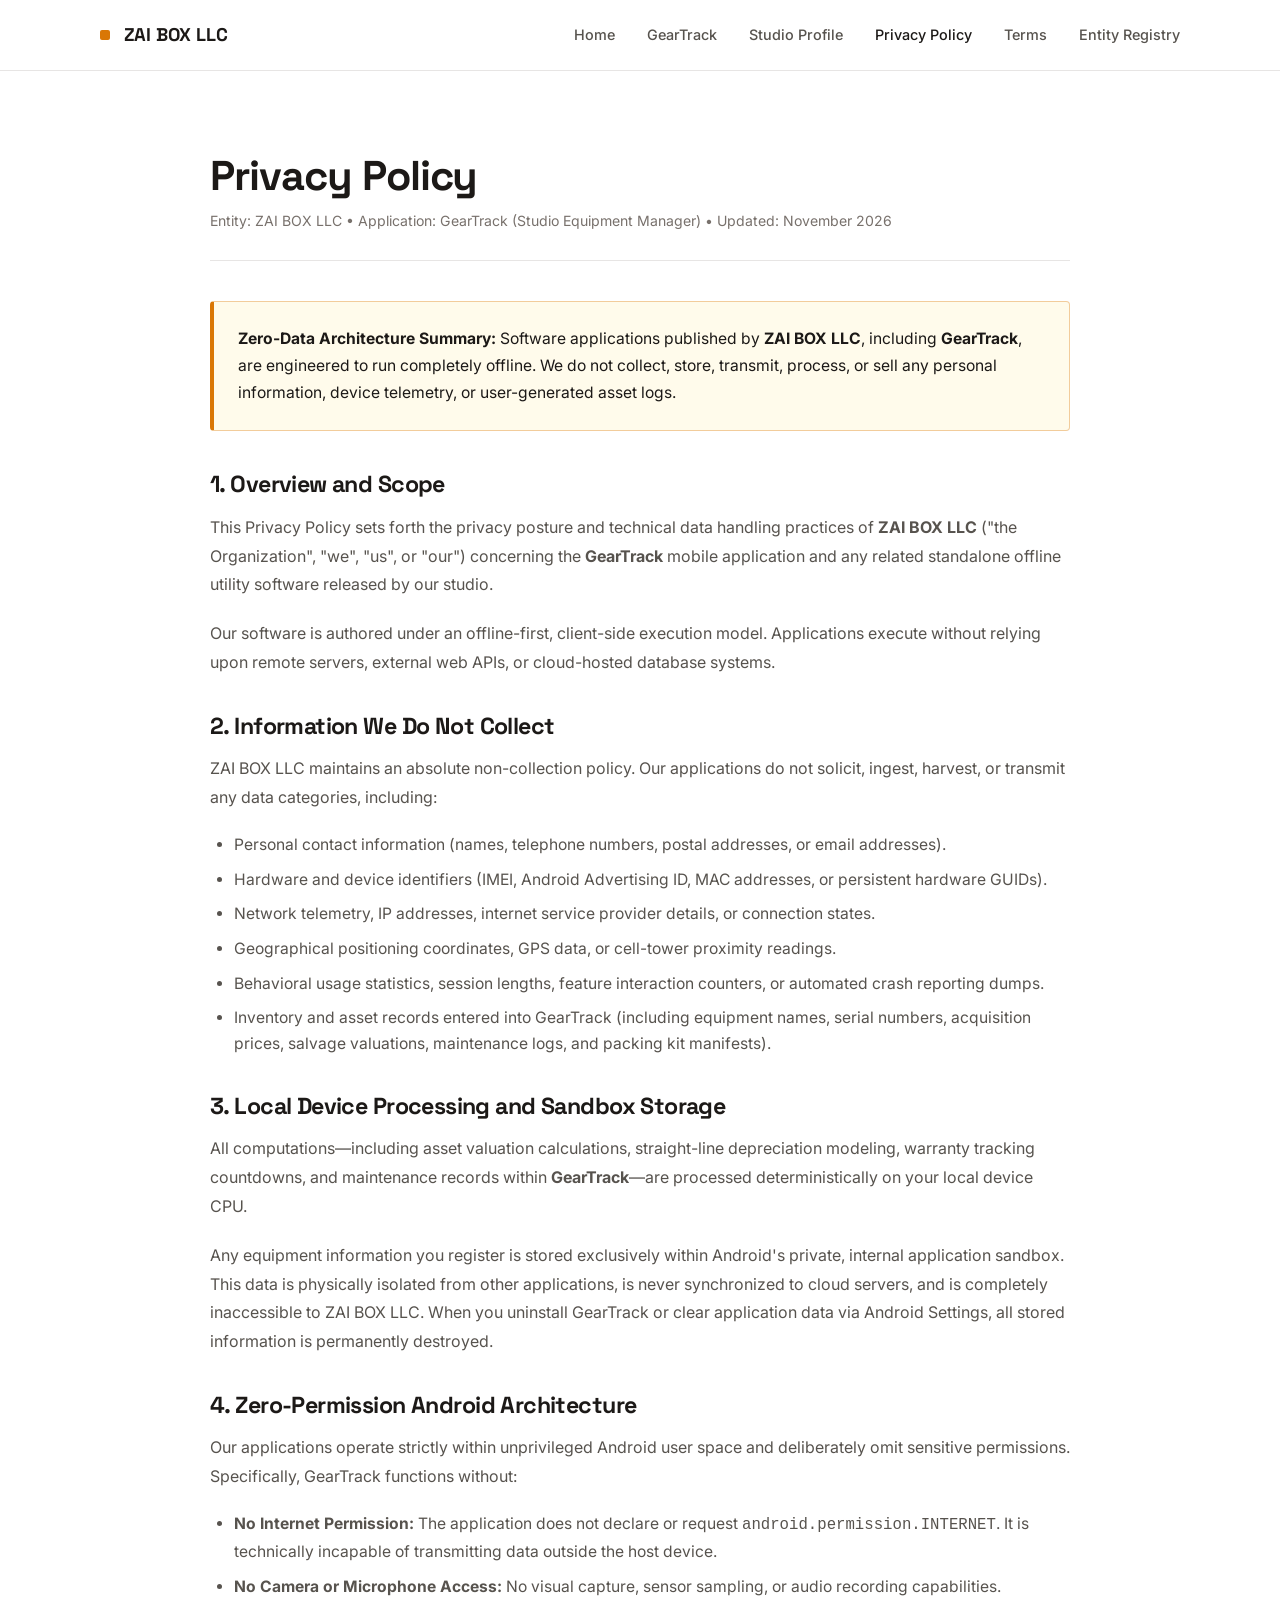
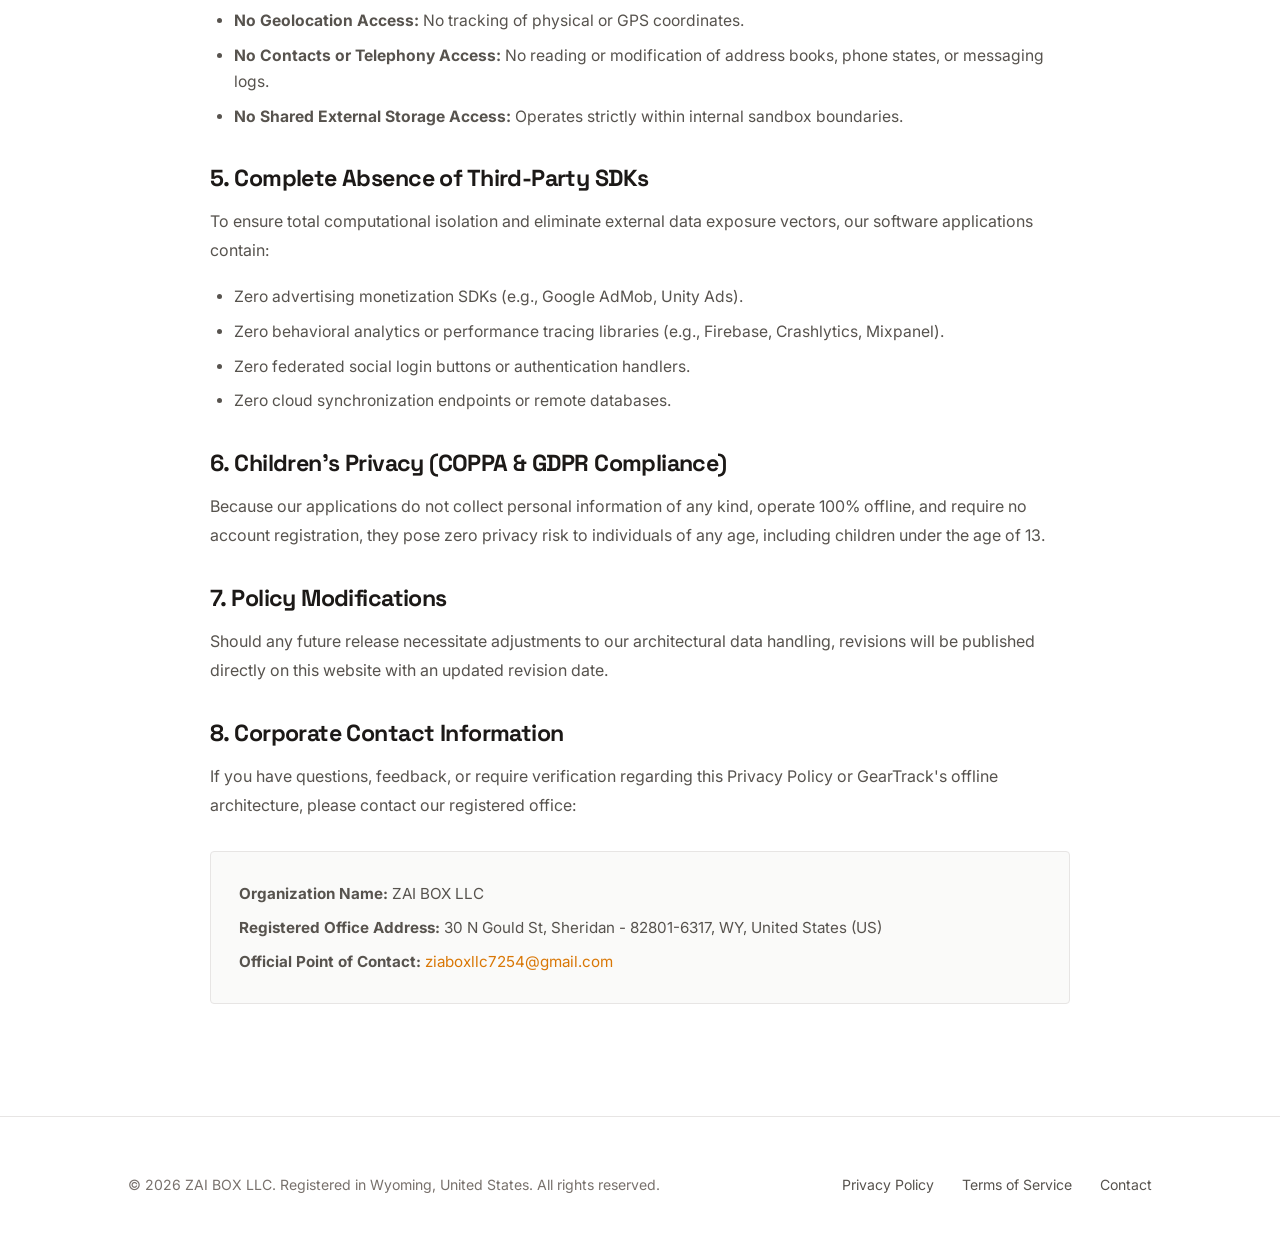
==== privacy.html @ a746ff4b "Add files via upload" ====
<!DOCTYPE html>
<html lang="en">
<head>
    <meta charset="UTF-8">
    <meta name="viewport" content="width=device-width, initial-scale=1.0">
    <title>Privacy Policy — ZAI BOX LLC (GearTrack)</title>
    <meta name="description" content="Official Zero-Data and Offline Architecture Privacy Policy for GearTrack and software utilities developed by ZAI BOX LLC.">
    <link rel="stylesheet" href="styles.css">
    <link rel="preconnect" href="https://fonts.googleapis.com">
    <link rel="preconnect" href="https://fonts.gstatic.com" crossorigin>
    <link href="https://fonts.googleapis.com/css2?family=Inter:wght@400;500;600;700&family=Space+Grotesk:wght@500;600;700&display=swap" rel="stylesheet">
</head>
<body>

    <!-- Header -->
    <header class="site-header">
        <div class="shell header-container">
            <div class="brand-wrapper">
                <span class="brand-accent-pip"></span>
                <a href="index.html" class="brand-name">ZAI BOX LLC</a>
            </div>
            <nav class="nav-cluster">
                <a href="index.html">Home</a>
                <a href="index.html#geartrack">GearTrack</a>
                <a href="index.html#about">Studio Profile</a>
                <a href="privacy.html" class="active-page">Privacy Policy</a>
                <a href="terms.html">Terms</a>
                <a href="index.html#registry">Entity Registry</a>
            </nav>
        </div>
    </header>

    <!-- Policy Content -->
    <main class="policy-wrapper">
        <div class="shell">
            <article class="policy-card">
                <div class="policy-masthead">
                    <h1>Privacy Policy</h1>
                    <div class="policy-meta">
                        Entity: ZAI BOX LLC &bull; Application: GearTrack (Studio Equipment Manager) &bull; Updated: November 2026
                    </div>
                </div>

                <div class="policy-notice">
                    <p>
                        <strong>Zero-Data Architecture Summary:</strong> Software applications published by <strong>ZAI BOX LLC</strong>, including <strong>GearTrack</strong>, are engineered to run completely offline. We do not collect, store, transmit, process, or sell any personal information, device telemetry, or user-generated asset logs.
                    </p>
                </div>

                <div class="policy-article">
                    <h2>1. Overview and Scope</h2>
                    <p>
                        This Privacy Policy sets forth the privacy posture and technical data handling practices of <strong>ZAI BOX LLC</strong> ("the Organization", "we", "us", or "our") concerning the <strong>GearTrack</strong> mobile application and any related standalone offline utility software released by our studio.
                    </p>
                    <p>
                        Our software is authored under an offline-first, client-side execution model. Applications execute without relying upon remote servers, external web APIs, or cloud-hosted database systems.
                    </p>

                    <h2>2. Information We Do Not Collect</h2>
                    <p>
                        ZAI BOX LLC maintains an absolute non-collection policy. Our applications do not solicit, ingest, harvest, or transmit any data categories, including:
                    </p>
                    <ul>
                        <li>Personal contact information (names, telephone numbers, postal addresses, or email addresses).</li>
                        <li>Hardware and device identifiers (IMEI, Android Advertising ID, MAC addresses, or persistent hardware GUIDs).</li>
                        <li>Network telemetry, IP addresses, internet service provider details, or connection states.</li>
                        <li>Geographical positioning coordinates, GPS data, or cell-tower proximity readings.</li>
                        <li>Behavioral usage statistics, session lengths, feature interaction counters, or automated crash reporting dumps.</li>
                        <li>Inventory and asset records entered into GearTrack (including equipment names, serial numbers, acquisition prices, salvage valuations, maintenance logs, and packing kit manifests).</li>
                    </ul>

                    <h2>3. Local Device Processing and Sandbox Storage</h2>
                    <p>
                        All computations—including asset valuation calculations, straight-line depreciation modeling, warranty tracking countdowns, and maintenance records within <strong>GearTrack</strong>—are processed deterministically on your local device CPU.
                    </p>
                    <p>
                        Any equipment information you register is stored exclusively within Android's private, internal application sandbox. This data is physically isolated from other applications, is never synchronized to cloud servers, and is completely inaccessible to ZAI BOX LLC. When you uninstall GearTrack or clear application data via Android Settings, all stored information is permanently destroyed.
                    </p>

                    <h2>4. Zero-Permission Android Architecture</h2>
                    <p>
                        Our applications operate strictly within unprivileged Android user space and deliberately omit sensitive permissions. Specifically, GearTrack functions without:
                    </p>
                    <ul>
                        <li><strong>No Internet Permission:</strong> The application does not declare or request <code>android.permission.INTERNET</code>. It is technically incapable of transmitting data outside the host device.</li>
                        <li><strong>No Camera or Microphone Access:</strong> No visual capture, sensor sampling, or audio recording capabilities.</li>
                        <li><strong>No Geolocation Access:</strong> No tracking of physical or GPS coordinates.</li>
                        <li><strong>No Contacts or Telephony Access:</strong> No reading or modification of address books, phone states, or messaging logs.</li>
                        <li><strong>No Shared External Storage Access:</strong> Operates strictly within internal sandbox boundaries.</li>
                    </ul>

                    <h2>5. Complete Absence of Third-Party SDKs</h2>
                    <p>
                        To ensure total computational isolation and eliminate external data exposure vectors, our software applications contain:
                    </p>
                    <ul>
                        <li>Zero advertising monetization SDKs (e.g., Google AdMob, Unity Ads).</li>
                        <li>Zero behavioral analytics or performance tracing libraries (e.g., Firebase, Crashlytics, Mixpanel).</li>
                        <li>Zero federated social login buttons or authentication handlers.</li>
                        <li>Zero cloud synchronization endpoints or remote databases.</li>
                    </ul>

                    <h2>6. Children's Privacy (COPPA & GDPR Compliance)</h2>
                    <p>
                        Because our applications do not collect personal information of any kind, operate 100% offline, and require no account registration, they pose zero privacy risk to individuals of any age, including children under the age of 13.
                    </p>

                    <h2>7. Policy Modifications</h2>
                    <p>
                        Should any future release necessitate adjustments to our architectural data handling, revisions will be published directly on this website with an updated revision date.
                    </p>

                    <h2>8. Corporate Contact Information</h2>
                    <p>
                        If you have questions, feedback, or require verification regarding this Privacy Policy or GearTrack's offline architecture, please contact our registered office:
                    </p>
                    <div class="receipt-box">
                        <p><strong>Organization Name:</strong> ZAI BOX LLC</p>
                        <p><strong>Registered Office Address:</strong> 30 N Gould St, Sheridan - 82801-6317, WY, United States (US)</p>
                        <p><strong>Official Point of Contact:</strong> <a href="mailto:ziaboxllc7254@gmail.com">ziaboxllc7254@gmail.com</a></p>
                    </div>
                </div>
            </article>
        </div>
    </main>

    <!-- Footer -->
    <footer class="site-footer">
        <div class="shell footer-inner">
            <div class="footer-copy">
                <p>&copy; 2026 ZAI BOX LLC. Registered in Wyoming, United States. All rights reserved.</p>
            </div>
            <nav class="footer-links">
                <a href="privacy.html">Privacy Policy</a>
                <a href="terms.html">Terms of Service</a>
                <a href="index.html#registry">Contact</a>
            </nav>
        </div>
    </footer>

</body>
</html>
---- styles.css ----
/* ==========================================================================
   ZAI BOX LLC — Corporate Design System
   Aesthetic: Technical Minimalist / Industrial Hardware Architecture
   Primary Accent: Amber #D97706
   Background: #FFFFFF / #FAFAF9 (Warm Technical Stone)
   Text: #1C1917 (Stone-900) & #57534E (Stone-600)
   Borders: #E7E5E4 (Stone-200)
   Typography: Space Grotesk (Geometry & Precision) + Inter (Legibility)
   ========================================================================== */

:root {
    --bg-base: #FFFFFF;
    --bg-surface: #FAFAF9;
    --bg-highlight: #FFFBEB;
    --border-color: #E7E5E4;
    --border-amber: rgba(217, 119, 6, 0.35);
    
    --text-main: #1C1917;
    --text-muted: #57534E;
    --text-subtle: #78716C;
    
    --brand-amber: #D97706;
    --brand-amber-hover: #B45309;
    --brand-amber-light: #FEF3C7;
    
    --font-heading: 'Space Grotesk', -apple-system, BlinkMacSystemFont, 'Segoe UI', Roboto, sans-serif;
    --font-body: 'Inter', -apple-system, BlinkMacSystemFont, 'Segoe UI', Roboto, sans-serif;
    --max-width: 1080px;
    --radius: 4px;
}

*, *::before, *::after {
    box-sizing: border-box;
    margin: 0;
    padding: 0;
}

html {
    scroll-behavior: smooth;
    font-size: 16px;
}

body {
    background-color: var(--bg-base);
    color: var(--text-main);
    font-family: var(--font-body);
    line-height: 1.65;
    -webkit-font-smoothing: antialiased;
}

.shell {
    width: 100%;
    max-width: var(--max-width);
    margin: 0 auto;
    padding: 0 1.75rem;
}

/* Typography */
h1, h2, h3, h4 {
    font-family: var(--font-heading);
    color: var(--text-main);
    font-weight: 700;
    line-height: 1.2;
    letter-spacing: -0.025em;
}

p {
    color: var(--text-muted);
}

a {
    color: var(--brand-amber);
    text-decoration: none;
    transition: color 0.15s ease;
}

a:hover {
    color: var(--brand-amber-hover);
}

/* Header */
.site-header {
    background-color: var(--bg-base);
    border-bottom: 1px solid var(--border-color);
    position: sticky;
    top: 0;
    z-index: 50;
}

.header-container {
    display: flex;
    justify-content: space-between;
    align-items: center;
    padding: 1.25rem 0;
}

.brand-wrapper {
    display: flex;
    align-items: center;
    gap: 0.85rem;
}

.brand-accent-pip {
    width: 10px;
    height: 10px;
    background-color: var(--brand-amber);
    border-radius: 2px;
}

.brand-name {
    font-family: var(--font-heading);
    font-size: 1.15rem;
    font-weight: 700;
    color: var(--text-main);
    letter-spacing: -0.01em;
}

.nav-cluster {
    display: flex;
    gap: 2rem;
    align-items: center;
}

.nav-cluster a {
    font-size: 0.9rem;
    font-weight: 500;
    color: var(--text-muted);
}

.nav-cluster a:hover,
.nav-cluster a.active-page {
    color: var(--text-main);
}

/* Hero Section */
.hero-block {
    padding: 5.5rem 0 4.5rem;
    border-bottom: 1px solid var(--border-color);
    background-color: var(--bg-surface);
}

.hero-content {
    max-width: 820px;
}

.kicker-tag {
    display: inline-flex;
    align-items: center;
    gap: 0.5rem;
    font-size: 0.78rem;
    font-weight: 700;
    text-transform: uppercase;
    letter-spacing: 0.12em;
    color: var(--brand-amber);
    margin-bottom: 1.25rem;
}

.hero-title {
    font-size: clamp(2.3rem, 4.5vw, 3.4rem);
    margin-bottom: 1.5rem;
}

.hero-subtitle {
    font-size: 1.15rem;
    line-height: 1.75;
    color: var(--text-muted);
    margin-bottom: 2rem;
}

.hero-actions {
    display: flex;
    gap: 1rem;
    align-items: center;
}

.btn-primary {
    display: inline-flex;
    align-items: center;
    justify-content: center;
    background-color: var(--brand-amber);
    color: #FFFFFF;
    font-family: var(--font-heading);
    font-size: 0.92rem;
    font-weight: 600;
    padding: 0.8rem 1.6rem;
    border-radius: var(--radius);
    border: 1px solid var(--brand-amber);
    transition: background-color 0.15s ease;
}

.btn-primary:hover {
    background-color: var(--brand-amber-hover);
    color: #FFFFFF;
}

.btn-secondary {
    display: inline-flex;
    align-items: center;
    justify-content: center;
    background-color: transparent;
    color: var(--text-main);
    font-family: var(--font-heading);
    font-size: 0.92rem;
    font-weight: 600;
    padding: 0.8rem 1.6rem;
    border-radius: var(--radius);
    border: 1px solid var(--border-color);
}

.btn-secondary:hover {
    border-color: var(--text-main);
}

/* Section Common */
.section-pad {
    padding: 5rem 0;
    border-bottom: 1px solid var(--border-color);
}

.section-head {
    margin-bottom: 3rem;
    max-width: 700px;
}

.section-head h2 {
    font-size: 2.1rem;
    margin-bottom: 0.5rem;
}

.section-head p {
    font-size: 1.05rem;
}

/* Featured Application Showcase: GearTrack */
.showcase-card {
    background-color: var(--bg-base);
    border: 1px solid var(--border-color);
    border-left: 4px solid var(--brand-amber);
    border-radius: var(--radius);
    padding: 2.75rem;
    margin-bottom: 1rem;
}

.showcase-header {
    display: flex;
    justify-content: space-between;
    align-items: baseline;
    flex-wrap: wrap;
    gap: 1rem;
    border-bottom: 1px solid var(--border-color);
    padding-bottom: 1.25rem;
    margin-bottom: 1.75rem;
}

.showcase-title-wrap h3 {
    font-size: 1.6rem;
    margin-bottom: 0.25rem;
}

.showcase-tagline {
    font-size: 0.95rem;
    color: var(--brand-amber);
    font-weight: 600;
}

.showcase-badge {
    font-size: 0.75rem;
    font-weight: 700;
    text-transform: uppercase;
    letter-spacing: 0.1em;
    padding: 0.35rem 0.75rem;
    background-color: var(--brand-amber-light);
    color: var(--brand-amber-hover);
    border-radius: var(--radius);
}

.showcase-description {
    font-size: 1.05rem;
    line-height: 1.8;
    margin-bottom: 2rem;
}

.showcase-specs-grid {
    display: grid;
    grid-template-columns: repeat(3, 1fr);
    gap: 1.5rem;
}

.spec-box {
    background-color: var(--bg-surface);
    border: 1px solid var(--border-color);
    padding: 1.5rem;
    border-radius: var(--radius);
}

.spec-box h4 {
    font-size: 0.95rem;
    margin-bottom: 0.5rem;
    color: var(--text-main);
}

.spec-box p {
    font-size: 0.88rem;
    line-height: 1.6;
}

/* Architecture Framework */
.tri-grid {
    display: grid;
    grid-template-columns: repeat(3, 1fr);
    gap: 1.75rem;
}

.arch-card {
    background-color: var(--bg-surface);
    border: 1px solid var(--border-color);
    border-radius: var(--radius);
    padding: 2.25rem;
}

.arch-card h3 {
    font-size: 1.2rem;
    margin-bottom: 0.75rem;
}

.arch-card p {
    font-size: 0.95rem;
    line-height: 1.7;
}

/* About / Philosophy Section */
.about-split {
    display: grid;
    grid-template-columns: 1fr 1fr;
    gap: 3.5rem;
}

.about-split p {
    font-size: 1.02rem;
    line-height: 1.85;
    margin-bottom: 1.25rem;
}

.about-split p:last-child {
    margin-bottom: 0;
}

/* Contact / Verification Section */
.registry-container {
    background-color: var(--bg-surface);
    border: 1px solid var(--border-color);
    border-radius: var(--radius);
    padding: 2.5rem;
}

.registry-grid {
    display: grid;
    grid-template-columns: repeat(3, 1fr);
    gap: 2rem;
}

.registry-item h4 {
    font-size: 0.78rem;
    text-transform: uppercase;
    letter-spacing: 0.1em;
    color: var(--text-subtle);
    margin-bottom: 0.5rem;
}

.registry-item p,
.registry-item address {
    font-size: 1rem;
    font-style: normal;
    font-weight: 600;
    color: var(--text-main);
    line-height: 1.6;
}

.registry-item a {
    color: var(--brand-amber);
    text-decoration: underline;
    text-underline-offset: 4px;
}

.registry-item a:hover {
    color: var(--brand-amber-hover);
}

/* Policy Documents */
.policy-wrapper {
    padding: 5rem 0 7rem;
}

.policy-card {
    max-width: 860px;
    margin: 0 auto;
}

.policy-masthead {
    border-bottom: 1px solid var(--border-color);
    padding-bottom: 1.75rem;
    margin-bottom: 2.5rem;
}

.policy-masthead h1 {
    font-size: 2.6rem;
    margin-bottom: 0.5rem;
}

.policy-meta {
    font-size: 0.88rem;
    color: var(--text-subtle);
}

.policy-notice {
    background-color: var(--bg-highlight);
    border: 1px solid var(--border-amber);
    border-left: 4px solid var(--brand-amber);
    padding: 1.5rem;
    border-radius: var(--radius);
    margin-bottom: 2.5rem;
}

.policy-notice p {
    font-size: 0.98rem;
    color: var(--text-main);
    line-height: 1.7;
    margin: 0;
}

.policy-article h2 {
    font-size: 1.45rem;
    margin: 2.25rem 0 0.85rem;
}

.policy-article p {
    font-size: 1rem;
    line-height: 1.8;
    margin-bottom: 1.25rem;
}

.policy-article ul {
    margin: 0.75rem 0 1.5rem 1.5rem;
}

.policy-article li {
    font-size: 0.98rem;
    color: var(--text-muted);
    margin-bottom: 0.55rem;
    line-height: 1.65;
}

.receipt-box {
    background-color: var(--bg-surface);
    border: 1px solid var(--border-color);
    padding: 1.75rem;
    border-radius: var(--radius);
    margin-top: 2rem;
}

.receipt-box p {
    margin-bottom: 0.4rem;
    font-size: 0.95rem;
}

.receipt-box p:last-child {
    margin-bottom: 0;
}

/* Footer */
.site-footer {
    background-color: var(--bg-base);
    border-top: 1px solid var(--border-color);
    padding: 3.5rem 0;
}

.footer-inner {
    display: flex;
    justify-content: space-between;
    align-items: center;
    flex-wrap: wrap;
    gap: 1.5rem;
}

.footer-copy p {
    font-size: 0.88rem;
    color: var(--text-subtle);
}

.footer-links {
    display: flex;
    gap: 1.75rem;
}

.footer-links a {
    font-size: 0.88rem;
    color: var(--text-muted);
}

.footer-links a:hover {
    color: var(--text-main);
}

/* Responsive */
@media (max-width: 900px) {
    .showcase-specs-grid,
    .tri-grid,
    .registry-grid {
        grid-template-columns: 1fr;
    }
    .about-split {
        grid-template-columns: 1fr;
        gap: 1.5rem;
    }
    .nav-cluster {
        display: none;
    }
}
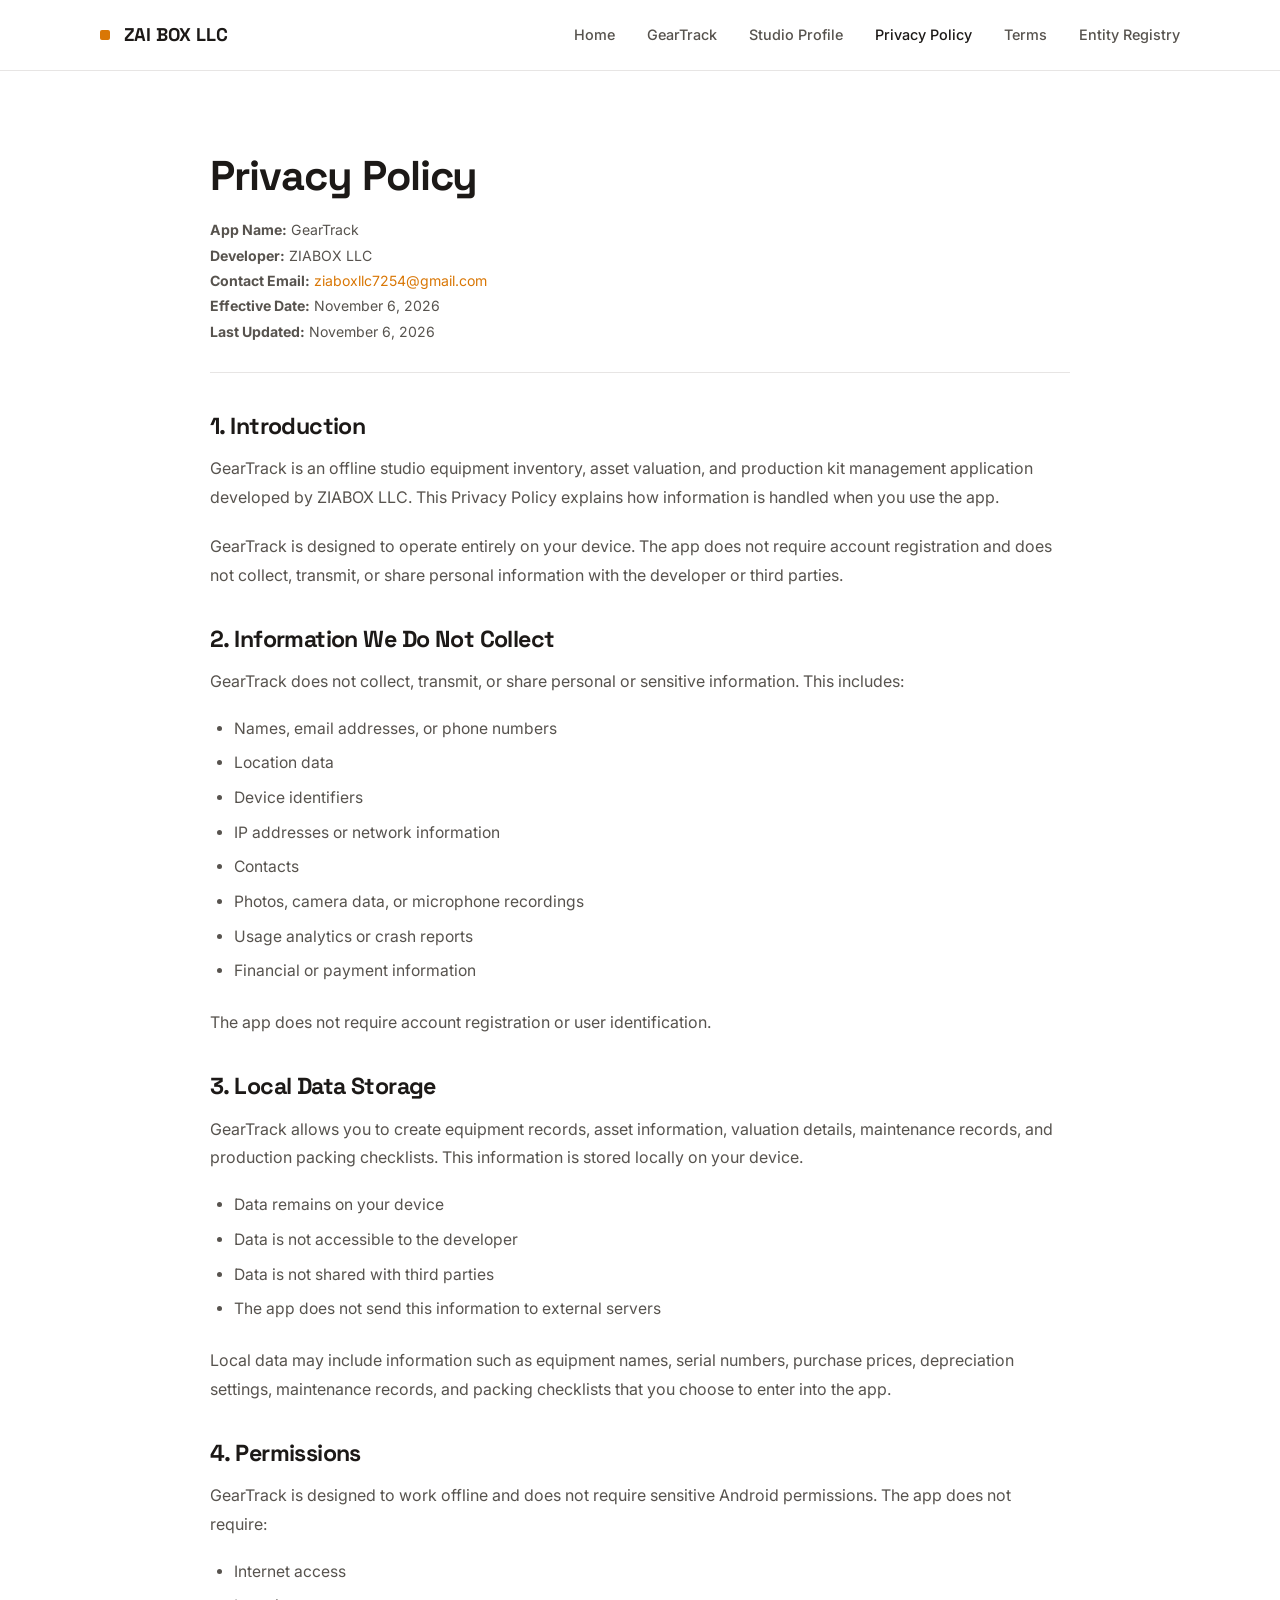
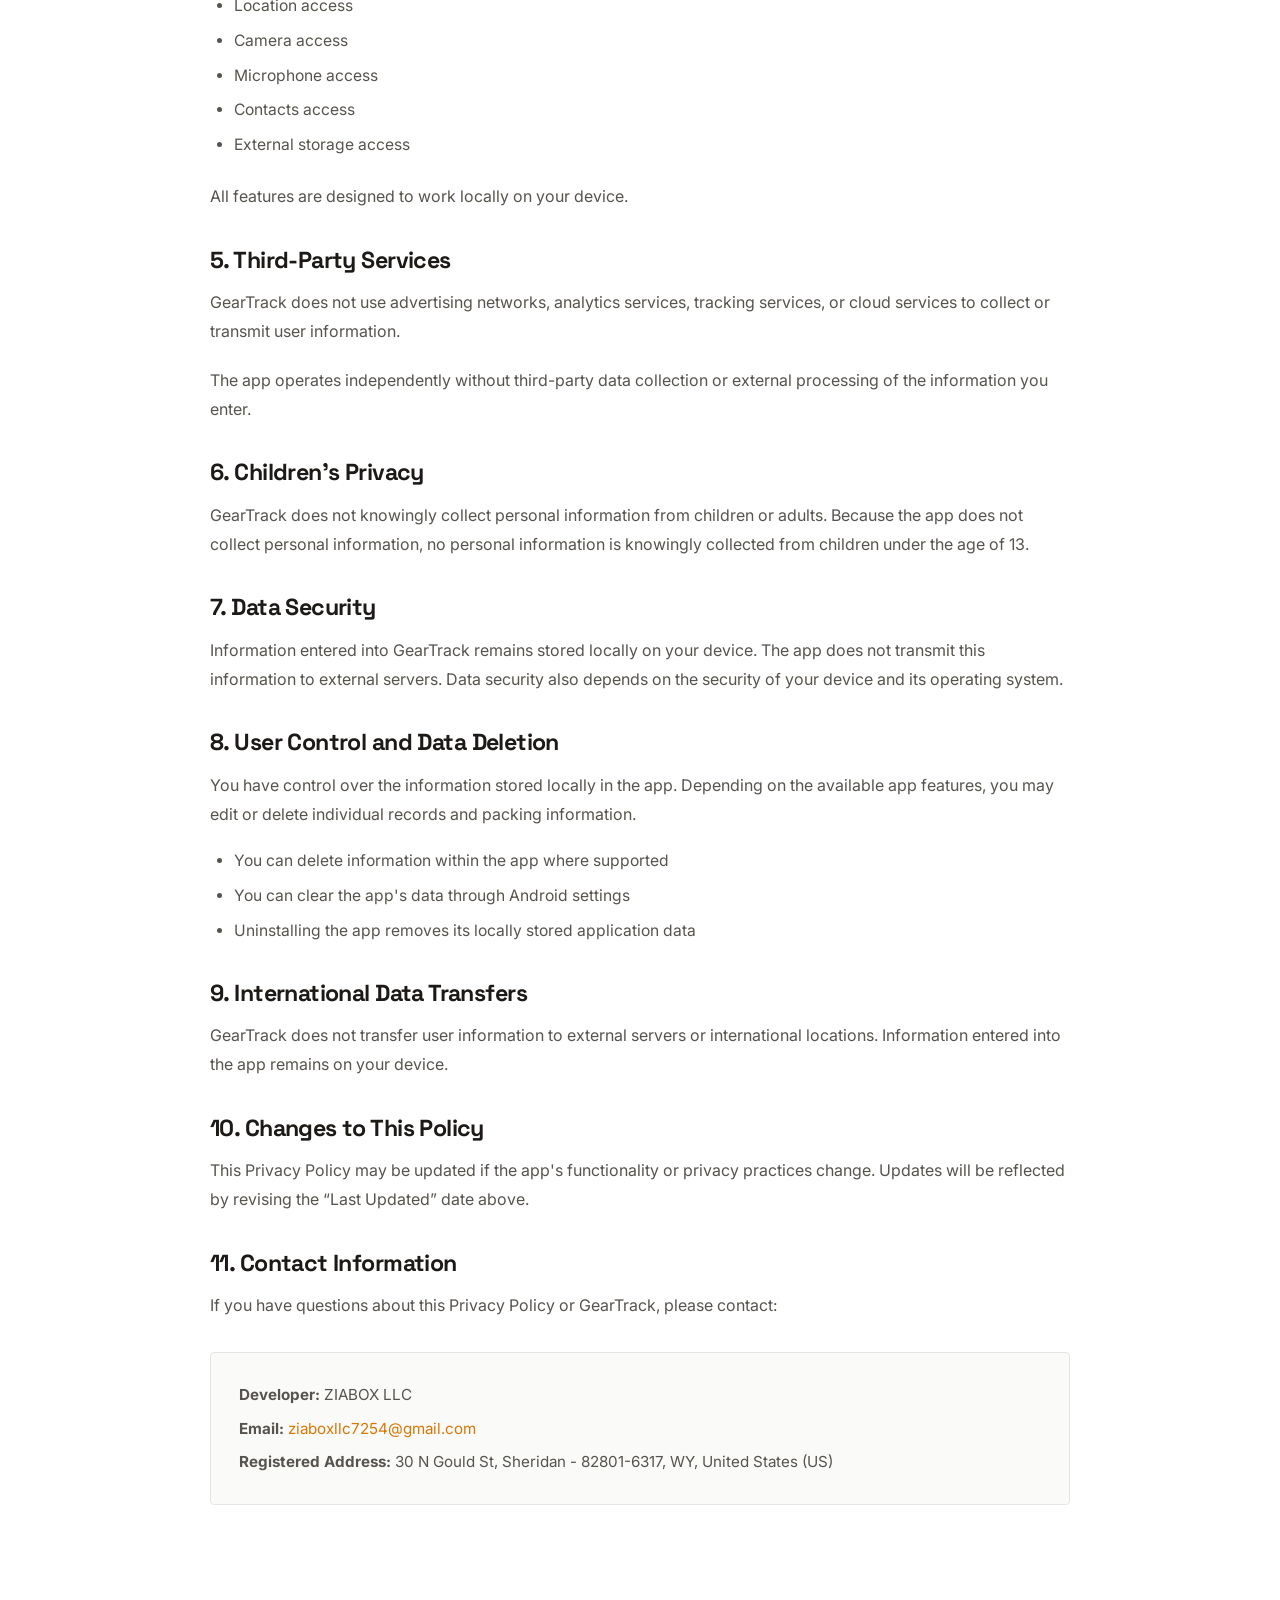
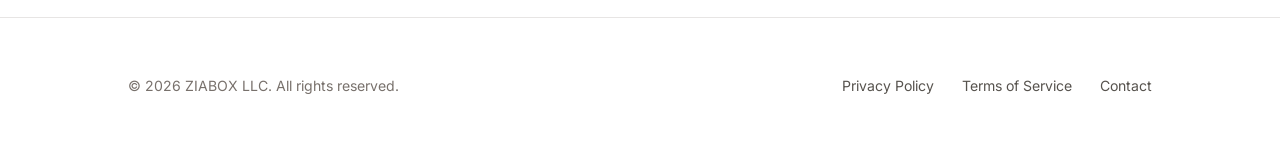
==== commit d20da8ef: "Add files via upload" ====
--- a/privacy.html
+++ b/privacy.html
@@ -3,8 +3,7 @@
 <head>
     <meta charset="UTF-8">
     <meta name="viewport" content="width=device-width, initial-scale=1.0">
-    <title>Privacy Policy — ZAI BOX LLC (GearTrack)</title>
-    <meta name="description" content="Official Zero-Data and Offline Architecture Privacy Policy for GearTrack and software utilities developed by ZAI BOX LLC.">
+    <title>Privacy Policy – GearTrack</title>
     <link rel="stylesheet" href="styles.css">
     <link rel="preconnect" href="https://fonts.googleapis.com">
     <link rel="preconnect" href="https://fonts.gstatic.com" crossorigin>
@@ -30,94 +29,147 @@
         </div>
     </header>
 
-    <!-- Policy Content -->
+    <!-- Main Content -->
     <main class="policy-wrapper">
         <div class="shell">
             <article class="policy-card">
                 <div class="policy-masthead">
                     <h1>Privacy Policy</h1>
-                    <div class="policy-meta">
-                        Entity: ZAI BOX LLC &bull; Application: GearTrack (Studio Equipment Manager) &bull; Updated: November 2026
+                    <div class="policy-meta" style="margin-top: 1rem; line-height: 1.8;">
+                        <p><strong>App Name:</strong> GearTrack</p>
+                        <p><strong>Developer:</strong> ZIABOX LLC</p>
+                        <p><strong>Contact Email:</strong> <a href="mailto:ziaboxllc7254@gmail.com">ziaboxllc7254@gmail.com</a></p>
+                        <p><strong>Effective Date:</strong> November 6, 2026</p>
+                        <p><strong>Last Updated:</strong> November 6, 2026</p>
                     </div>
                 </div>
 
-                <div class="policy-notice">
+                <div class="policy-article">
+                    <h2>1. Introduction</h2>
                     <p>
-                        <strong>Zero-Data Architecture Summary:</strong> Software applications published by <strong>ZAI BOX LLC</strong>, including <strong>GearTrack</strong>, are engineered to run completely offline. We do not collect, store, transmit, process, or sell any personal information, device telemetry, or user-generated asset logs.
-                    </p>
-                </div>
-
-                <div class="policy-article">
-                    <h2>1. Overview and Scope</h2>
-                    <p>
-                        This Privacy Policy sets forth the privacy posture and technical data handling practices of <strong>ZAI BOX LLC</strong> ("the Organization", "we", "us", or "our") concerning the <strong>GearTrack</strong> mobile application and any related standalone offline utility software released by our studio.
+                        GearTrack is an offline studio equipment inventory, asset valuation, and production
+                        kit management application developed by ZIABOX LLC.
+                        This Privacy Policy explains how information is handled when you use the app.
                     </p>
                     <p>
-                        Our software is authored under an offline-first, client-side execution model. Applications execute without relying upon remote servers, external web APIs, or cloud-hosted database systems.
+                        GearTrack is designed to operate entirely on your device.
+                        The app does not require account registration and does not collect, transmit,
+                        or share personal information with the developer or third parties.
                     </p>
 
                     <h2>2. Information We Do Not Collect</h2>
                     <p>
-                        ZAI BOX LLC maintains an absolute non-collection policy. Our applications do not solicit, ingest, harvest, or transmit any data categories, including:
+                        GearTrack does not collect, transmit, or share personal or sensitive information.
+                        This includes:
                     </p>
                     <ul>
-                        <li>Personal contact information (names, telephone numbers, postal addresses, or email addresses).</li>
-                        <li>Hardware and device identifiers (IMEI, Android Advertising ID, MAC addresses, or persistent hardware GUIDs).</li>
-                        <li>Network telemetry, IP addresses, internet service provider details, or connection states.</li>
-                        <li>Geographical positioning coordinates, GPS data, or cell-tower proximity readings.</li>
-                        <li>Behavioral usage statistics, session lengths, feature interaction counters, or automated crash reporting dumps.</li>
-                        <li>Inventory and asset records entered into GearTrack (including equipment names, serial numbers, acquisition prices, salvage valuations, maintenance logs, and packing kit manifests).</li>
+                        <li>Names, email addresses, or phone numbers</li>
+                        <li>Location data</li>
+                        <li>Device identifiers</li>
+                        <li>IP addresses or network information</li>
+                        <li>Contacts</li>
+                        <li>Photos, camera data, or microphone recordings</li>
+                        <li>Usage analytics or crash reports</li>
+                        <li>Financial or payment information</li>
+                    </ul>
+                    <p>
+                        The app does not require account registration or user identification.
+                    </p>
+
+                    <h2>3. Local Data Storage</h2>
+                    <p>
+                        GearTrack allows you to create equipment records, asset information,
+                        valuation details, maintenance records, and production packing checklists.
+                        This information is stored locally on your device.
+                    </p>
+                    <ul>
+                        <li>Data remains on your device</li>
+                        <li>Data is not accessible to the developer</li>
+                        <li>Data is not shared with third parties</li>
+                        <li>The app does not send this information to external servers</li>
+                    </ul>
+                    <p>
+                        Local data may include information such as equipment names, serial numbers,
+                        purchase prices, depreciation settings, maintenance records, and packing
+                        checklists that you choose to enter into the app.
+                    </p>
+
+                    <h2>4. Permissions</h2>
+                    <p>
+                        GearTrack is designed to work offline and does not require sensitive Android
+                        permissions. The app does not require:
+                    </p>
+                    <ul>
+                        <li>Internet access</li>
+                        <li>Location access</li>
+                        <li>Camera access</li>
+                        <li>Microphone access</li>
+                        <li>Contacts access</li>
+                        <li>External storage access</li>
+                    </ul>
+                    <p>
+                        All features are designed to work locally on your device.
+                    </p>
+
+                    <h2>5. Third-Party Services</h2>
+                    <p>
+                        GearTrack does not use advertising networks, analytics services, tracking
+                        services, or cloud services to collect or transmit user information.
+                    </p>
+                    <p>
+                        The app operates independently without third-party data collection or
+                        external processing of the information you enter.
+                    </p>
+
+                    <h2>6. Children's Privacy</h2>
+                    <p>
+                        GearTrack does not knowingly collect personal information from children or
+                        adults. Because the app does not collect personal information, no personal
+                        information is knowingly collected from children under the age of 13.
+                    </p>
+
+                    <h2>7. Data Security</h2>
+                    <p>
+                        Information entered into GearTrack remains stored locally on your device.
+                        The app does not transmit this information to external servers.
+                        Data security also depends on the security of your device and its operating
+                        system.
+                    </p>
+
+                    <h2>8. User Control and Data Deletion</h2>
+                    <p>
+                        You have control over the information stored locally in the app. Depending on
+                        the available app features, you may edit or delete individual records and
+                        packing information.
+                    </p>
+                    <ul>
+                        <li>You can delete information within the app where supported</li>
+                        <li>You can clear the app's data through Android settings</li>
+                        <li>Uninstalling the app removes its locally stored application data</li>
                     </ul>
 
-                    <h2>3. Local Device Processing and Sandbox Storage</h2>
+                    <h2>9. International Data Transfers</h2>
                     <p>
-                        All computations—including asset valuation calculations, straight-line depreciation modeling, warranty tracking countdowns, and maintenance records within <strong>GearTrack</strong>—are processed deterministically on your local device CPU.
-                    </p>
-                    <p>
-                        Any equipment information you register is stored exclusively within Android's private, internal application sandbox. This data is physically isolated from other applications, is never synchronized to cloud servers, and is completely inaccessible to ZAI BOX LLC. When you uninstall GearTrack or clear application data via Android Settings, all stored information is permanently destroyed.
+                        GearTrack does not transfer user information to external servers or
+                        international locations. Information entered into the app remains on your
+                        device.
                     </p>
 
-                    <h2>4. Zero-Permission Android Architecture</h2>
+                    <h2>10. Changes to This Policy</h2>
                     <p>
-                        Our applications operate strictly within unprivileged Android user space and deliberately omit sensitive permissions. Specifically, GearTrack functions without:
-                    </p>
-                    <ul>
-                        <li><strong>No Internet Permission:</strong> The application does not declare or request <code>android.permission.INTERNET</code>. It is technically incapable of transmitting data outside the host device.</li>
-                        <li><strong>No Camera or Microphone Access:</strong> No visual capture, sensor sampling, or audio recording capabilities.</li>
-                        <li><strong>No Geolocation Access:</strong> No tracking of physical or GPS coordinates.</li>
-                        <li><strong>No Contacts or Telephony Access:</strong> No reading or modification of address books, phone states, or messaging logs.</li>
-                        <li><strong>No Shared External Storage Access:</strong> Operates strictly within internal sandbox boundaries.</li>
-                    </ul>
-
-                    <h2>5. Complete Absence of Third-Party SDKs</h2>
-                    <p>
-                        To ensure total computational isolation and eliminate external data exposure vectors, our software applications contain:
-                    </p>
-                    <ul>
-                        <li>Zero advertising monetization SDKs (e.g., Google AdMob, Unity Ads).</li>
-                        <li>Zero behavioral analytics or performance tracing libraries (e.g., Firebase, Crashlytics, Mixpanel).</li>
-                        <li>Zero federated social login buttons or authentication handlers.</li>
-                        <li>Zero cloud synchronization endpoints or remote databases.</li>
-                    </ul>
-
-                    <h2>6. Children's Privacy (COPPA & GDPR Compliance)</h2>
-                    <p>
-                        Because our applications do not collect personal information of any kind, operate 100% offline, and require no account registration, they pose zero privacy risk to individuals of any age, including children under the age of 13.
+                        This Privacy Policy may be updated if the app's functionality or privacy
+                        practices change. Updates will be reflected by revising the “Last Updated”
+                        date above.
                     </p>
 
-                    <h2>7. Policy Modifications</h2>
+                    <h2>11. Contact Information</h2>
                     <p>
-                        Should any future release necessitate adjustments to our architectural data handling, revisions will be published directly on this website with an updated revision date.
-                    </p>
-
-                    <h2>8. Corporate Contact Information</h2>
-                    <p>
-                        If you have questions, feedback, or require verification regarding this Privacy Policy or GearTrack's offline architecture, please contact our registered office:
+                        If you have questions about this Privacy Policy or GearTrack, please contact:
                     </p>
                     <div class="receipt-box">
-                        <p><strong>Organization Name:</strong> ZAI BOX LLC</p>
-                        <p><strong>Registered Office Address:</strong> 30 N Gould St, Sheridan - 82801-6317, WY, United States (US)</p>
-                        <p><strong>Official Point of Contact:</strong> <a href="mailto:ziaboxllc7254@gmail.com">ziaboxllc7254@gmail.com</a></p>
+                        <p><strong>Developer:</strong> ZIABOX LLC</p>
+                        <p><strong>Email:</strong> <a href="mailto:ziaboxllc7254@gmail.com">ziaboxllc7254@gmail.com</a></p>
+                        <p><strong>Registered Address:</strong> 30 N Gould St, Sheridan - 82801-6317, WY, United States (US)</p>
                     </div>
                 </div>
             </article>
@@ -128,7 +180,7 @@
     <footer class="site-footer">
         <div class="shell footer-inner">
             <div class="footer-copy">
-                <p>&copy; 2026 ZAI BOX LLC. Registered in Wyoming, United States. All rights reserved.</p>
+                <p>&copy; 2026 ZIABOX LLC. All rights reserved.</p>
             </div>
             <nav class="footer-links">
                 <a href="privacy.html">Privacy Policy</a>
